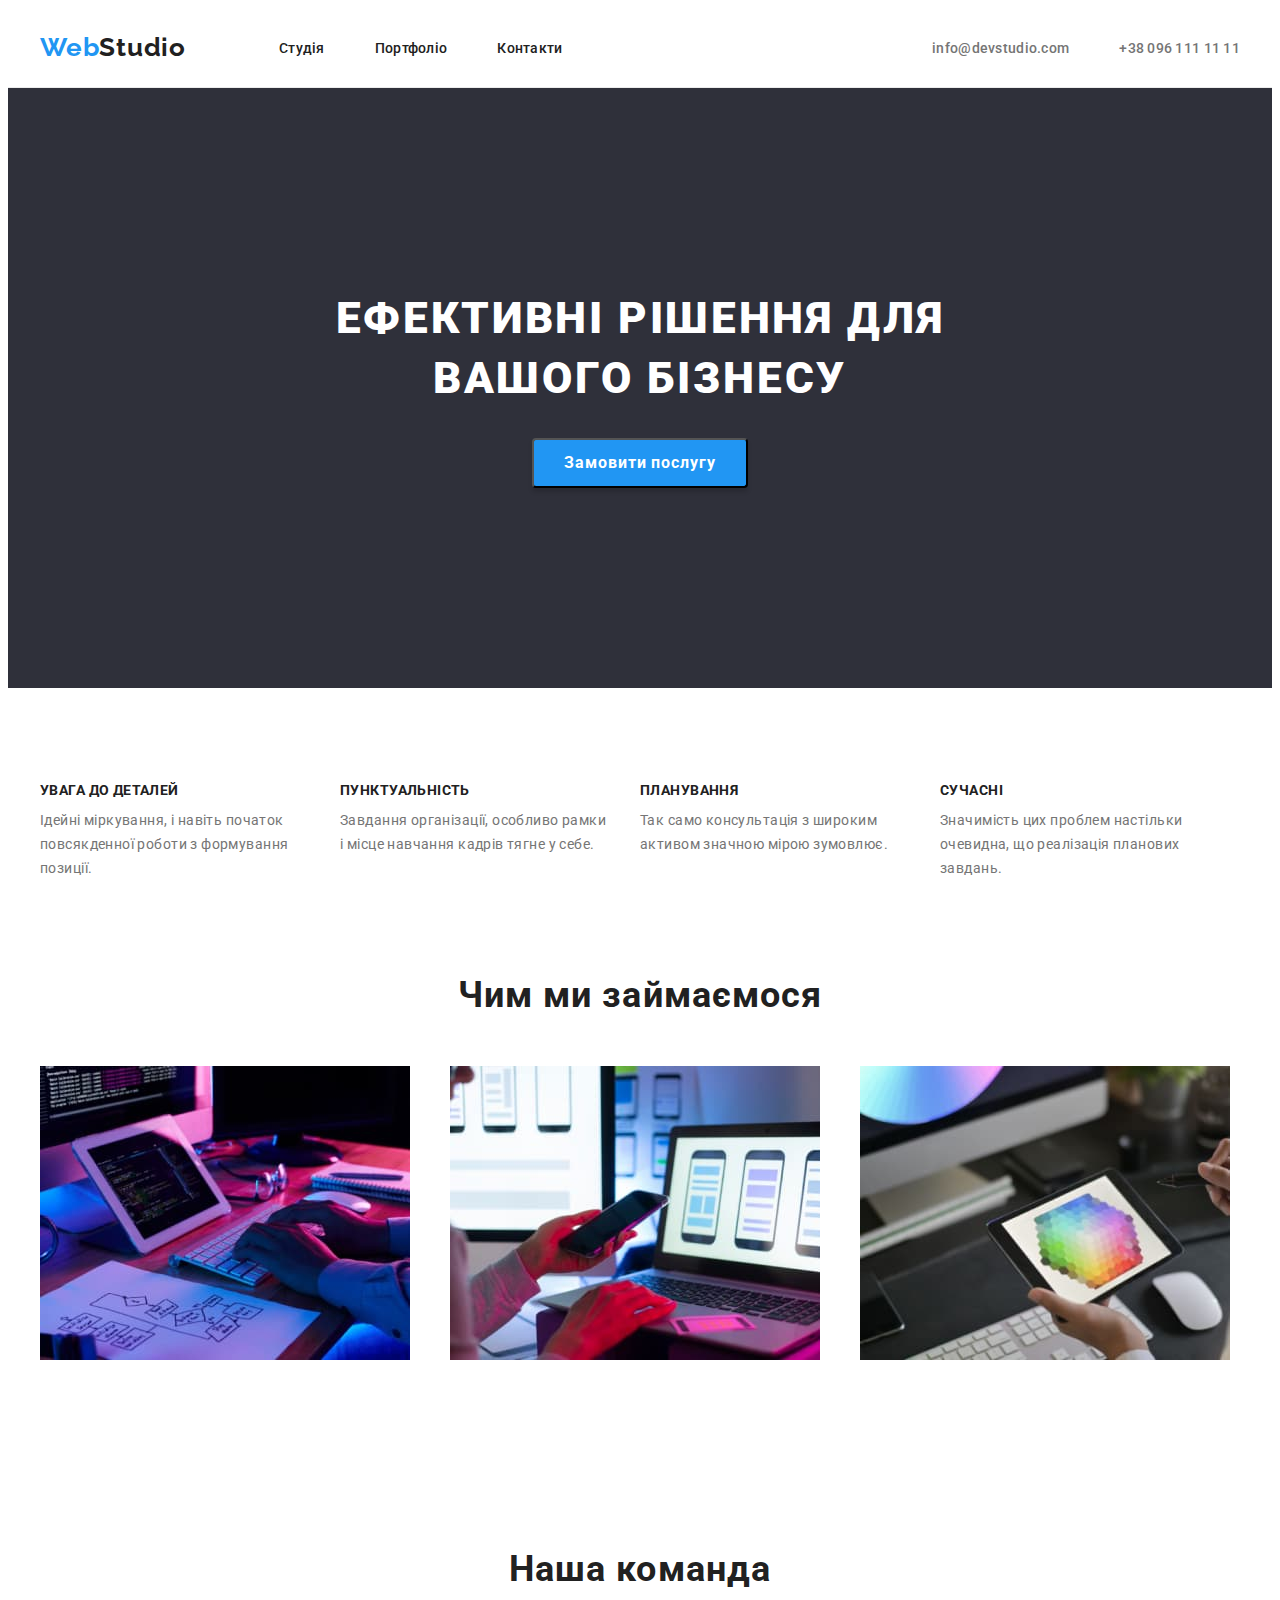
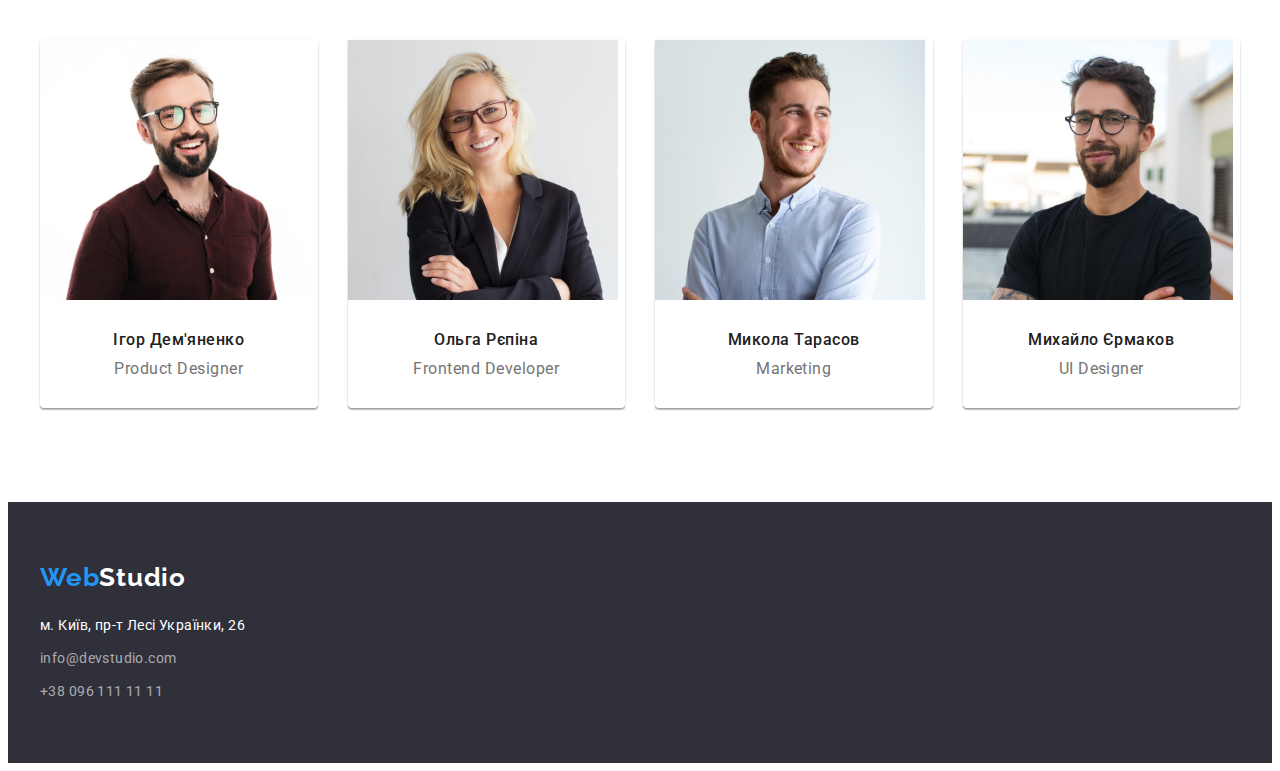
==== index.html @ 1525b80c "Initial commit" ====
<!DOCTYPE html>
<html lang="uk">
  <head>
    <meta charset="UTF-8" />
    <meta http-equiv="X-UA-Compatible" content="IE=edge" />
    <meta name="webstudio" content="web-development" />
    <title>WebStudio</title>
    <link rel="preconnect" href="https://fonts.googleapis.com" />
    <link rel="preconnect" href="https://fonts.gstatic.com" crossorigin />
    <link
      href="https://fonts.googleapis.com/css2?family=Raleway:wght@700&family=Roboto:wght@400;500;700;900&display=swap"
      rel="stylesheet"
    />
    <link
      rel="stylesheet"
      href="https://cdnjs.cloudflare.com/ajax/libs/modern-normalize/1.1.0/modern-normalize.min.css"
      integrity="sha512-wpPYUAdjBVSE4KJnH1VR1HeZfpl1ub8YT/NKx4PuQ5NmX2tKuGu6U/JRp5y+Y8XG2tV+wKQpNHVUX03MfMFn9Q=="
      crossorigin="anonymous"
      referrerpolicy="no-referrer"
    />
    <link rel="stylesheet" href="./css/styles.css" />
  </head>
  <body>
    <!-- верхня лінія -->
    <header class="header">
      <div class="header-container container">
        <a href="./" class="logotype-header link">
          Web<span class="logo-studio">Studio</span>
        </a>
        <nav class="header-nav">
          <ul class="nav-list header-nav-list list">
            <li class="nav-item">
              <a href="./index.html" class="nav-link link">Студія</a>
            </li>
            <li class="nav-item">
              <a href="./portfolio.html" class="nav-link link">Портфоліо</a>
            </li>
            <li class="nav-item">
              <a href="" class="nav-link link">Контакти</a>
            </li>
          </ul>
        </nav>
        <ul class="adress-header list">
          <li class="adress-item-header">
            <a
              href="mailto:info@devstudio.com"
              lang="en"
              class="header-mail link"
            >
              info@devstudio.com
            </a>
          </li>
          <li class="adress-item-header">
            <a href="tel:+380961111111" class="header-tel link"
              >+38 096 111 11 11
            </a>
          </li>
        </ul>
      </div>
    </header>
    <!-- особливісті -->
    <main>
      <!-- шапка -->
      <section class="section-title section">
        <div class="title-container container">
          <h1 class="title">ЕФЕКТИВНІ РІШЕННЯ ДЛЯ ВАШОГО БІЗНЕСУ</h1>
          <div>
            <button type="button" class="title-btn">Замовити послугу</button>
          </div>
        </div>
      </section>
      <section class="features section">
        <div class="container">
          <ul class="features-list list">
            <!-- feature 1 -->
            <li class="features-item">
              <h3 class="features-title">УВАГА ДО ДЕТАЛЕЙ</h3>
              <p class="features-text">
                Ідейні міркування, і навіть початок повсякденної роботи з
                формування позиції.
              </p>
            </li>
            <!-- feature 2 -->
            <li class="features-item">
              <h3 class="features-title">ПУНКТУАЛЬНІСТЬ</h3>
              <p class="features-text">
                Завдання організації, особливо рамки і місце навчання кадрів
                тягне у себе.
              </p>
            </li>
            <!-- feature 3    -->
            <li class="features-item">
              <h3 class="features-title">ПЛАНУВАННЯ</h3>
              <p class="features-text">
                Так само консультація з широким активом значною мірою зумовлює.
              </p>
            </li>
            <!-- feature 4 -->
            <li class="features-item">
              <h3 class="features-title">СУЧАСНІ</h3>
              <p class="features-text">
                Значимість цих проблем настільки очевидна, що реалізація
                планових завдань.
              </p>
            </li>
          </ul>
        </div>
      </section>
      <!-- Чим ми займаємося -->
      <section class="skills section">
        <div class="container">
          <h2 class="skills-title title-group">Чим ми займаємося</h2>
          <ul class="cards-set skills-list list">
            <li class="card-set-item skills-photo">
              <img
                class="box img"
                width="370"
                height="294"
                src="./images/box1.jpg"
                alt="працює програміст"
              />
            </li>
            <li class="card-set-item skills-photo">
              <img
                class="box img"
                width="370"
                height="294"
                src="./images/box2.jpg"
                alt="програміст розробляє додаткі для смартфонів"
              />
            </li>
            <li class="card-set-item skills-photo">
              <img
                class="box img"
                width="370"
                height="294"
                src="./images/box3.jpg"
                alt="креативний художник веб-дизайн в роботі"
              />
            </li>
          </ul>
        </div>
      </section>
      <!-- Наша команда -->
      <section class="team section section">
        <div class="container">
          <h2 class="team-title title-group">Наша команда</h2>
          <ul class="cards-set team-list list">
            <!-- team card 1 -->
            <li class="card-set-item team-photo">
              <img
                class="team-img img"
                width="270"
                height="260"
                src="./images/persone1.jpg"
                alt="працівник команди"
              />
              <div class="team-wraper">
                <h3 class="personal-name">Ігор Дем'яненко</h3>
                <p lang="en" class="position">Product Designer</p>
              </div>
            </li>
            <!-- team card 2 -->
            <li class="card-set-item team-photo">
              <img
                class="team-img img"
                width="270"
                height="260"
                src="./images/persone2.jpg"
                alt="працівник команди"
              />
              <div class="team-wraper">
                <h3 class="personal-name">Ольга Рєпіна</h3>
                <p lang="en" class="position">Frontend Developer</p>
              </div>
            </li>
            <!-- team card 3 -->
            <li class="card-set-item team-photo">
              <img
                class="team-img img"
                width="270"
                height="260"
                src="./images/persone3.jpg"
                alt="працівник команди"
              />
              <div class="team-wraper">
                <h3 class="personal-name">Микола Тарасов</h3>
                <p lang="en" class="position">Marketing</p>
              </div>
            </li>
            <!-- team card 4 -->
            <li class="card-set-item team-photo">
              <img
                class="team-img img"
                width="270"
                height="260"
                src="./images/persone4.jpg"
                alt="працівник команди"
              />
              <div class="team-wraper">
                <h3 class="personal-name">Михайло Єрмаков</h3>
                <p lang="en" class="position">UI Designer</p>
              </div>
            </li>
          </ul>
        </div>
      </section>
    </main>
    <!-- підвал -->
    <footer class="footer">
      <div class="footer-container container">
        <a href="./" class="logotype-footer link"
          >Web<span class="logo-studio-footer">Studio</span>
        </a>
        <!-- address -->
        <address class="address-footer">
          <ul class="adress-list list">
            <li class="adress-item">
              <a
                class="adress-map link"
                href="https://goo.gl/maps/VwWJLxUoPXXP8kAFA"
                target="_blank"
                title="maps-google"
                >м. Київ, пр-т Лесі Українки, 26
              </a>
            </li>
            <li class="adress-item">
              <a
                lang="en"
                class="footer-mail link"
                href="mailto:info@devstudio.com"
                >info@devstudio.com</a
              >
            </li>
            <li class="adress-item">
              <a class="footer-tel link" href="tel:+380961111111"
                >+38 096 111 11 11</a
              >
            </li>
          </ul>
        </address>
      </div>
    </footer>
  </body>
</html>
---- css/styles.css ----
body {
  font-family: "roboto", sans-serif;
  color: var(--body-color);
  background-color: var(--body-background);
  /* width: 1600px; */
}
:root {
  --brand-color: #2196f3;
  --body-background: #ffffff;
  --body-color: #212121;
  --hover-focus-color-link: #2196f3;
  --tel-mail-footer-color: rgba(255, 255, 255, 0.6);
  --tel-mail-header-color: #757575;
  --indent: 30px;
  --items: 4;
}
/* reset start */
h1,
h2,
h3,
h4,
h5,
h6,
p {
  margin: 0;
}
.link {
  text-decoration: none;
  color: currentColor;
}
.list {
  list-style: none;
  margin: 0;
  padding: 0;
}
.img {
  display: block;
  max-width: 100%;
  height: auto;
}
/* reset end */
.container {
  width: 1200px;
  padding-left: 15px;
  padding-right: 15px;
  margin-left: auto;
  margin-right: auto;
}
.section {
  padding: 94px 0%;
}
.title-group {
  margin-bottom: 50px;
}
.cards-set {
  display: flex;
  flex-wrap: wrap;
  gap: var(--indent);
}
.card-set-item {
  flex-basis: calc(
    (100% - var(--indent) * (var(--items) - 1)) / (var(--items))
  );
}
/* ===============header================= */
.header {
  border-bottom: 1px solid #ececec;
}
.header-container {
  display: flex;
  align-items: center;
  flex-basis: 1200px;
  padding-left: 15px;
  padding-right: 15px;
}

.logotype-header {
  font-family: "Raleway", sans-serif;
  font-weight: 700;
  font-size: 26px;
  line-height: calc(31 / 26);
  letter-spacing: 0.03em;
  color: var(--brand-color);
  margin-right: 93px;
}
.logo-studio {
  color: #212121;
}
.header-nav {
  margin-right: auto;
}
.header-nav-list {
  display: flex;
  align-items: center;
  gap: 50px;
}
.nav-list {
}
.nav-item {
}
.nav-link {
  font-weight: 500;
  font-size: 14px;
  line-height: calc(16 / 14);
  letter-spacing: 0.02em;
  color: #212121;
}
.nav-link:hover,
.nav-link:focus {
  color: var(--hover-focus-color-link);
}
.nav-link,
.header-mail,
.header-tel {
  display: block;
  padding-top: 31.5px;
  padding-bottom: 31.5px;
}
.adress-header {
  display: flex;
  align-items: center;
  gap: 50px;
}
.adress-item-header {
  font-weight: 500;
  font-size: 14px;
  line-height: calc(16 / 14);
  letter-spacing: 0.02em;
}
.header-tel,
.header-mail {
  color: var(--tel-mail-header-color);
}
.header-mail:hover,
.header-mail:focus,
.header-tel:hover,
.header-tel:focus {
  color: var(--hover-focus-color-link);
}
/* ==============main============== */
/*-------------- title------------ */
.section-title {
  background-color: #2f303a;
  padding-top: 200px;
  padding-bottom: 200px;
}

.title {
  margin: auto;
  font-weight: 900;
  font-size: 44px;
  line-height: calc(60 / 44);
  text-align: center;
  letter-spacing: 0.06em;
  text-transform: uppercase;
  color: #ffffff;
  width: 700px;
  margin-bottom: 30px;
}
.title-btn {
  font-family: inherit;
  font-weight: 700;
  font-size: 16px;
  line-height: calc(30 / 16);
  letter-spacing: 0.06em;
  cursor: pointer;
  color: #ffffff;
  background: #2196f3;
  box-shadow: 0px 4px 4px rgba(0, 0, 0, 0.15);
  border-radius: 4px;
  display: block;
  margin: auto;
  padding: 8px 30px;
  min-width: 216px;
  min-height: 50px;
}
.title-btn:hover,
.title-btn:focus {
  background: #188ce8;
  box-shadow: 0px 4px 4px rgba(0, 0, 0, 0.15);
  border-radius: 4px;
}
/* -------------------main-porfolio------------------ */
.visually-hidden {
  position: absolute;
  white-space: nowrap;
  width: 1px;
  height: 1px;
  overflow: hidden;
  border: 0;
  padding: 0;
  clip: rect(0 0 0 0);
  clip-path: inset(50%);
  margin: -1px;
}
.main-section {
}
.btn-list {
  text-align: center;
  margin-bottom: 50px;
}
.btn-item {
  display: inline;
}
.filter-all {
  padding: 6px 25px;
}
.filitr-btn {
  font-family: inherit;
  font-weight: 500;
  font-size: 16px;
  line-height: calc(26 / 16);
  text-align: center;
  letter-spacing: 0.03em;
  color: #212121;
  background: #f5f4fa;
  border-radius: 4px;
  cursor: pointer;
  border: #f5f4fa;
  padding: 6px 22px;
}
.filitr-btn:hover,
.filitr-btn:focus {
  color: #ffffff;
  background: #2196f3;
  box-shadow: 0px 3px 1px rgba(0, 0, 0, 0.1), 0px 1px 2px rgba(0, 0, 0, 0.08),
    0px 2px 2px rgba(0, 0, 0, 0.12);
  border-radius: 4px;
}
.projects-list {
}
.projects {
  --items: 3;
}
.description-items {
  padding: 20px 24px;
  border: 1px solid #eeeeee;
  border-top: none;
}
.title-projects {
  font-weight: 700;
  font-size: 18px;
  line-height: calc(36 / 18);
  letter-spacing: 0.06em;
  margin-bottom: 4px;
}
.projects-description {
  font-size: 16px;
  line-height: calc(30 / 16);
  letter-spacing: 0.03em;
  color: #757575;
}
/* --------------features--------------- */
.features {
  padding-bottom: 0;
}
.features-list {
  display: flex;
}
.features-item {
  margin-right: 30px;
}
.features-title {
  font-weight: 700;
  font-size: 14px;
  line-height: calc(16 / 14);
  letter-spacing: 0.03em;
  text-transform: uppercase;
  margin-bottom: 10px;
}
.features-text {
  font-size: 14px;
  line-height: calc(24 / 14);
  letter-spacing: 0.03em;
  color: #757575;
  width: 270px;
}
/* ---------------------------skills------------------ */
.skills {
}
.skills-title {
  font-weight: 700;
  font-size: 36px;
  line-height: 42px;
  text-align: center;
  letter-spacing: 0.03em;
}
.skills-list {
  display: flex;
}
.skills-photo {
  --items: 3;
}
.box {
}
/* ---------------------team------------------- */
.team {
}
.team-title {
  font-weight: 700;
  font-size: 36px;
  line-height: calc(42 / 36);
  text-align: center;
  letter-spacing: 0.03em;
}
.team-list {
}

.team-photo {
  box-shadow: 0px 1px 3px rgba(0, 0, 0, 0.12), 0px 1px 1px rgba(0, 0, 0, 0.14),
    0px 2px 1px rgba(0, 0, 0, 0.2);
  border-radius: 0px 0px 4px 4px;
}
.team-img {
}
.team-wraper {
  padding-top: 30px;
  padding-bottom: 30px;
}
.personal-name {
  font-weight: 500;
  font-size: 16px;
  line-height: calc(19 / 16);
  margin-bottom: 10px;
  text-align: center;
  letter-spacing: 0.03em;
}
.position {
  font-size: 16px;
  line-height: calc(19 / 16);
  text-align: center;
  letter-spacing: 0.03em;
  color: #757575;
}
/* =======================footer==================== */
.footer {
  background-color: #2f303a;
  padding-top: 60px;
  padding-bottom: 60px;
}
.footer-container {
}
.logotype-footer {
  font-family: "Raleway", sans-serif;
  font-weight: 700;
  font-size: 26px;
  line-height: calc(31 / 26);
  letter-spacing: 0.03em;
  color: var(--brand-color);
  width: 145px;
  display: block;
  margin-bottom: 20px;
}
.logo-studio-footer {
  color: #ffffff;
}
.address-footer {
}
.adress-item {
  font-style: normal;
  font-size: 14px;
  line-height: calc(24 / 14);
  letter-spacing: 0.03em;
}
.adress-item:not(:last-child) {
  margin-bottom: 9px;
}
.adress-map {
  color: #ffffff;
}
.adress-map:hover,
.adress-map:focus {
  color: var(--hover-focus-color-link);
}

.footer-mail,
.footer-tel {
  color: var(--tel-mail-footer-color);
}
.footer-mail:hover,
.footer-mail:focus,
.footer-tel:hover,
.footer-tel:focus {
  color: var(--hover-focus-color-link);
}
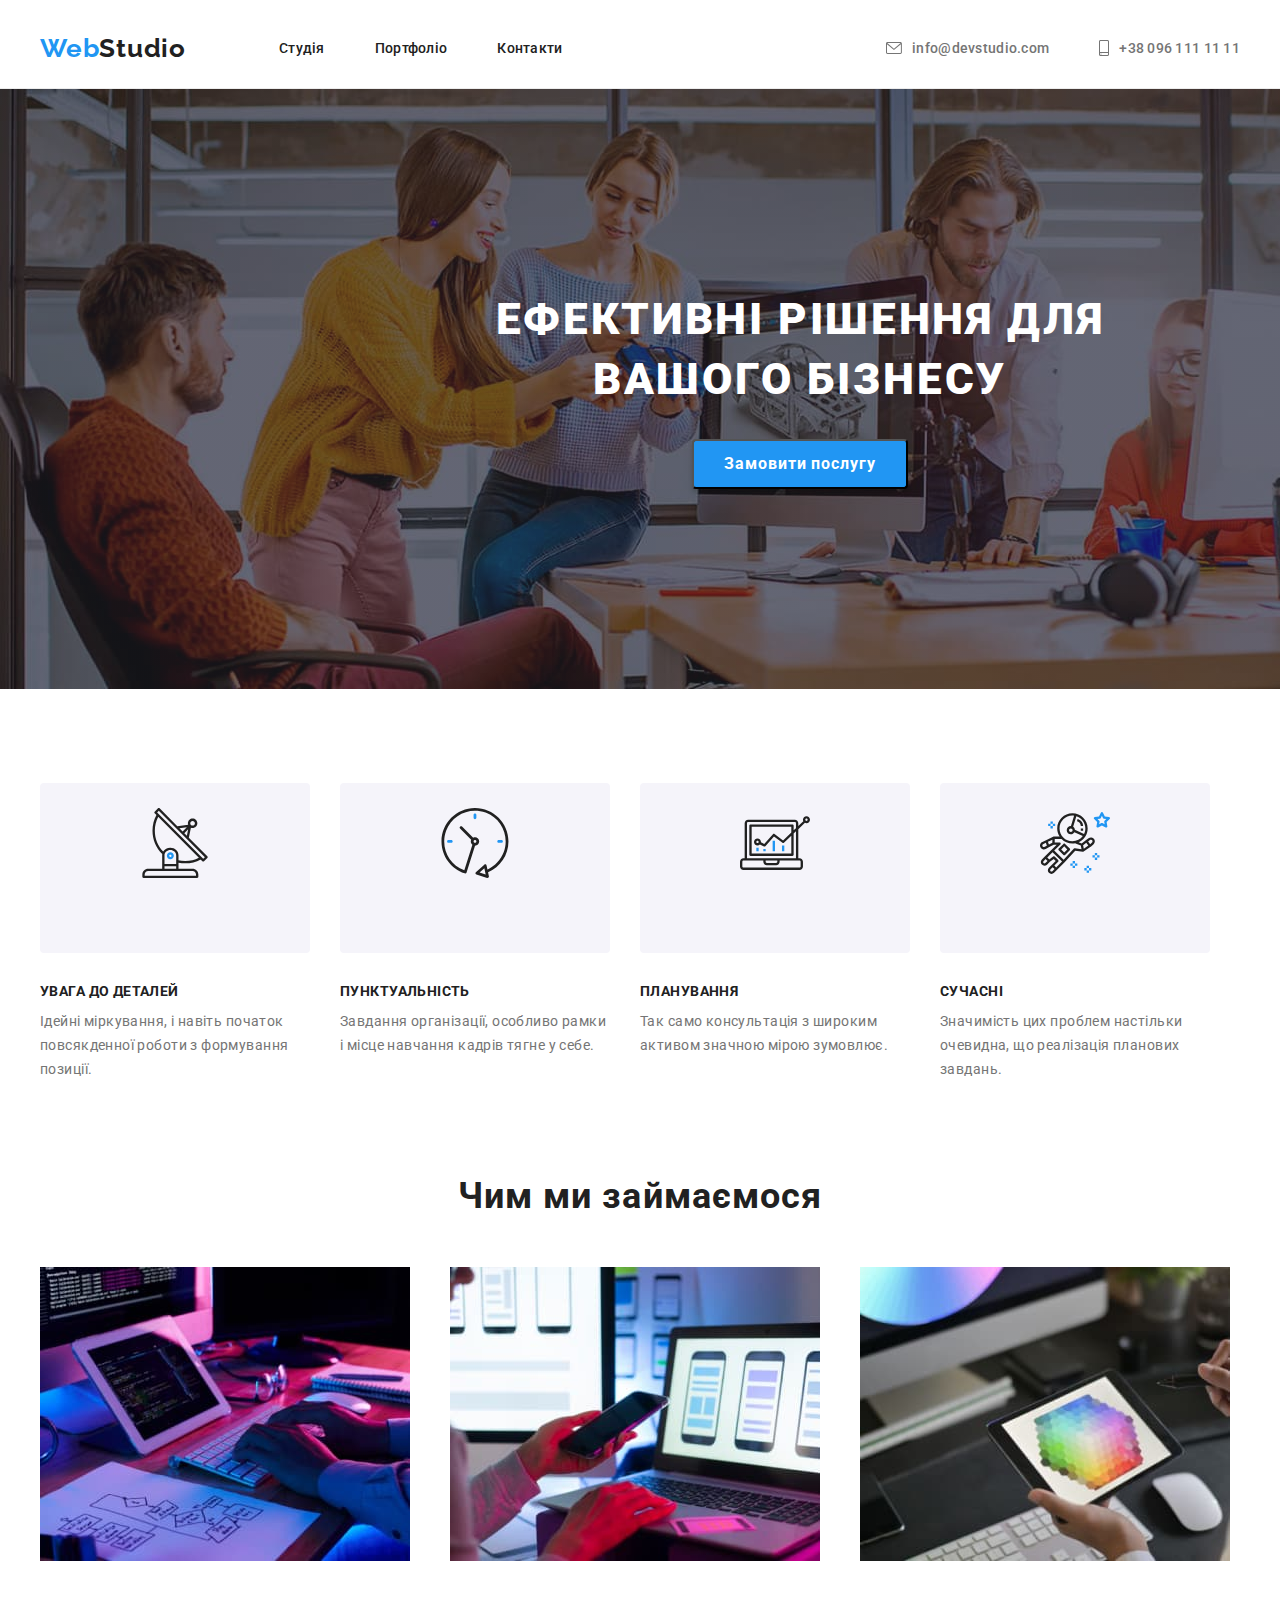
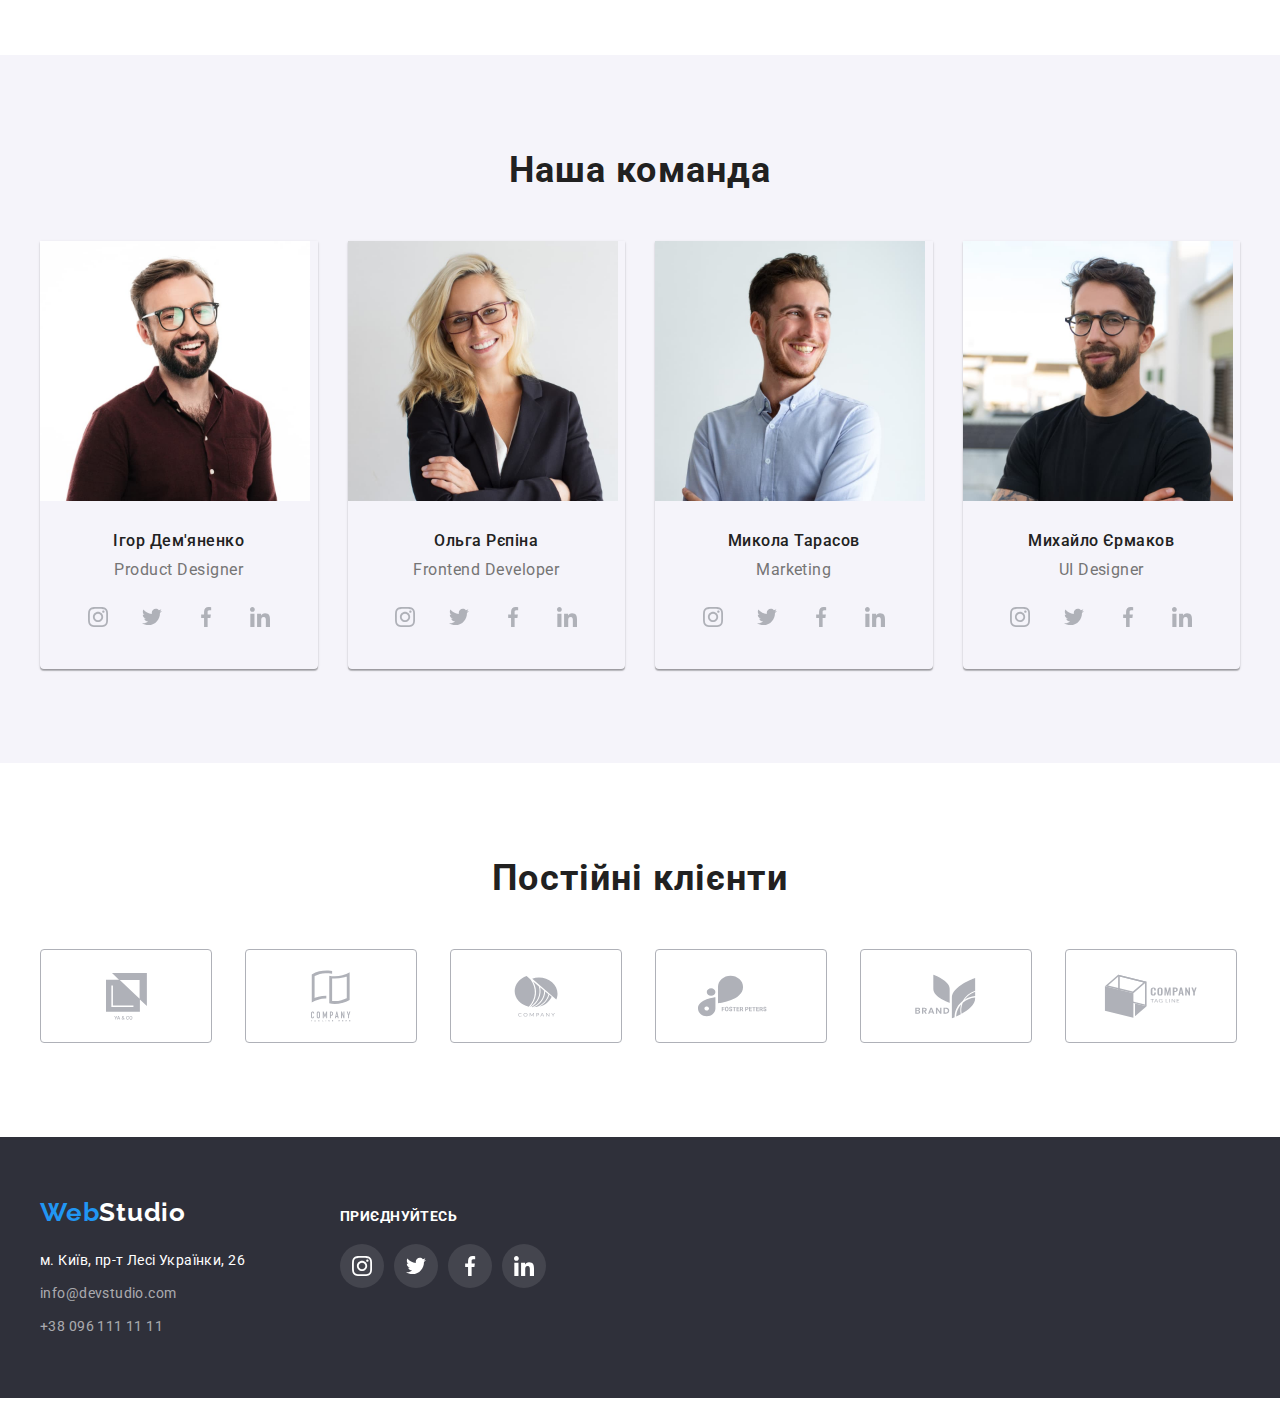
==== commit 7140c9ed: "добавлено іконки" ====
--- a/index.html
+++ b/index.html
@@ -47,12 +47,18 @@
               lang="en"
               class="header-mail link"
             >
+              <svg class="icon-mail">
+                <use xlink:href="./images/icons.svg#icon-envelope"></use>
+              </svg>
               info@devstudio.com
             </a>
           </li>
           <li class="adress-item-header">
             <a href="tel:+380961111111" class="header-tel link"
-              >+38 096 111 11 11
+              ><svg class="icon-tel">
+                <use xlink:href="./images/icons.svg#icon-smartphone"></use>
+              </svg>
+              +38 096 111 11 11
             </a>
           </li>
         </ul>
@@ -74,6 +80,11 @@
           <ul class="features-list list">
             <!-- feature 1 -->
             <li class="features-item">
+              <div class="features-icon">
+                <svg class="icon" width="70" height="70">
+                  <use xlink:href="./images/icons.svg#icon-antenna"></use>
+                </svg>
+              </div>
               <h3 class="features-title">УВАГА ДО ДЕТАЛЕЙ</h3>
               <p class="features-text">
                 Ідейні міркування, і навіть початок повсякденної роботи з
@@ -82,6 +93,11 @@
             </li>
             <!-- feature 2 -->
             <li class="features-item">
+              <div class="features-icon">
+                <svg class="icon" width="70" height="70" viewBox="0 0 32 32">
+                  <use xlink:href="./images/icons.svg#icon-clock"></use>
+                </svg>
+              </div>
               <h3 class="features-title">ПУНКТУАЛЬНІСТЬ</h3>
               <p class="features-text">
                 Завдання організації, особливо рамки і місце навчання кадрів
@@ -90,6 +106,11 @@
             </li>
             <!-- feature 3    -->
             <li class="features-item">
+              <div class="features-icon">
+                <svg class="icon" width="70" height="70" viewBox="0 0 32 32">
+                  <use xlink:href="./images/icons.svg#icon-diagram"></use>
+                </svg>
+              </div>
               <h3 class="features-title">ПЛАНУВАННЯ</h3>
               <p class="features-text">
                 Так само консультація з широким активом значною мірою зумовлює.
@@ -97,6 +118,11 @@
             </li>
             <!-- feature 4 -->
             <li class="features-item">
+              <div class="features-icon">
+                <svg class="icon" width="70" height="70" viewBox="0 0 32 32">
+                  <use xlink:href="./images/icons.svg#icon-astronaut"></use>
+                </svg>
+              </div>
               <h3 class="features-title">СУЧАСНІ</h3>
               <p class="features-text">
                 Значимість цих проблем настільки очевидна, що реалізація
@@ -158,6 +184,42 @@
               <div class="team-wraper">
                 <h3 class="personal-name">Ігор Дем'яненко</h3>
                 <p lang="en" class="position">Product Designer</p>
+                <ul class="social-items list">
+                  <li class="social-item">
+                    <a href="" class="social-link link">
+                      <svg class="icon" width="20" height="20">
+                        <use
+                          xlink:href="./images/icons.svg#icon-instagram"
+                        ></use>
+                      </svg>
+                    </a>
+                  </li>
+                  <li>
+                    <a href="" class="social-link link">
+                      <svg class="icon" width="20" height="20">
+                        <use xlink:href="./images/icons.svg#icon-twitter"></use>
+                      </svg>
+                    </a>
+                  </li>
+                  <li>
+                    <a href="" class="social-link link">
+                      <svg class="icon" width="20" height="20">
+                        <use
+                          xlink:href="./images/icons.svg#icon-facebook"
+                        ></use>
+                      </svg>
+                    </a>
+                  </li>
+                  <li>
+                    <a href="" class="social-link link">
+                      <svg class="icon" width="20" height="20">
+                        <use
+                          xlink:href="./images/icons.svg#icon-linkedin"
+                        ></use>
+                      </svg>
+                    </a>
+                  </li>
+                </ul>
               </div>
             </li>
             <!-- team card 2 -->
@@ -172,6 +234,42 @@
               <div class="team-wraper">
                 <h3 class="personal-name">Ольга Рєпіна</h3>
                 <p lang="en" class="position">Frontend Developer</p>
+                <ul class="social-items list">
+                  <li class="social-item">
+                    <a href="" class="social-link link">
+                      <svg class="icon" width="20" height="20">
+                        <use
+                          xlink:href="./images/icons.svg#icon-instagram"
+                        ></use>
+                      </svg>
+                    </a>
+                  </li>
+                  <li>
+                    <a href="" class="social-link link">
+                      <svg class="icon" width="20" height="20">
+                        <use xlink:href="./images/icons.svg#icon-twitter"></use>
+                      </svg>
+                    </a>
+                  </li>
+                  <li>
+                    <a href="" class="social-link link">
+                      <svg class="icon" width="20" height="20">
+                        <use
+                          xlink:href="./images/icons.svg#icon-facebook"
+                        ></use>
+                      </svg>
+                    </a>
+                  </li>
+                  <li>
+                    <a href="" class="social-link link">
+                      <svg class="icon" width="20" height="20">
+                        <use
+                          xlink:href="./images/icons.svg#icon-linkedin"
+                        ></use>
+                      </svg>
+                    </a>
+                  </li>
+                </ul>
               </div>
             </li>
             <!-- team card 3 -->
@@ -186,6 +284,42 @@
               <div class="team-wraper">
                 <h3 class="personal-name">Микола Тарасов</h3>
                 <p lang="en" class="position">Marketing</p>
+                <ul class="social-items list">
+                  <li class="social-item">
+                    <a href="" class="social-link link">
+                      <svg class="icon" width="20" height="20">
+                        <use
+                          xlink:href="./images/icons.svg#icon-instagram"
+                        ></use>
+                      </svg>
+                    </a>
+                  </li>
+                  <li>
+                    <a href="" class="social-link link">
+                      <svg class="icon" width="20" height="20">
+                        <use xlink:href="./images/icons.svg#icon-twitter"></use>
+                      </svg>
+                    </a>
+                  </li>
+                  <li>
+                    <a href="" class="social-link link">
+                      <svg class="icon" width="20" height="20">
+                        <use
+                          xlink:href="./images/icons.svg#icon-facebook"
+                        ></use>
+                      </svg>
+                    </a>
+                  </li>
+                  <li>
+                    <a href="" class="social-link link">
+                      <svg class="icon" width="20" height="20">
+                        <use
+                          xlink:href="./images/icons.svg#icon-linkedin"
+                        ></use>
+                      </svg>
+                    </a>
+                  </li>
+                </ul>
               </div>
             </li>
             <!-- team card 4 -->
@@ -200,7 +334,92 @@
               <div class="team-wraper">
                 <h3 class="personal-name">Михайло Єрмаков</h3>
                 <p lang="en" class="position">UI Designer</p>
-              </div>
+                <ul class="social-items list">
+                  <li class="social-item">
+                    <a href="" class="social-link link">
+                      <svg class="icon" width="20" height="20">
+                        <use
+                          xlink:href="./images/icons.svg#icon-instagram"
+                        ></use>
+                      </svg>
+                    </a>
+                  </li>
+                  <li>
+                    <a href="" class="social-link link">
+                      <svg class="icon" width="20" height="20">
+                        <use xlink:href="./images/icons.svg#icon-twitter"></use>
+                      </svg>
+                    </a>
+                  </li>
+                  <li>
+                    <a href="" class="social-link link">
+                      <svg class="icon" width="20" height="20">
+                        <use
+                          xlink:href="./images/icons.svg#icon-facebook"
+                        ></use>
+                      </svg>
+                    </a>
+                  </li>
+                  <li>
+                    <a href="" class="social-link link">
+                      <svg class="icon" width="20" height="20">
+                        <use
+                          xlink:href="./images/icons.svg#icon-linkedin"
+                        ></use>
+                      </svg>
+                    </a>
+                  </li>
+                </ul>
+              </div>
+            </li>
+          </ul>
+        </div>
+      </section>
+      <section class="clients section">
+        <div class="container">
+          <h2 class="title-clients">Постійні клієнти</h2>
+          <ul class="clients-list cards-set list">
+            <li class="card-set-item client">
+              <a href="" class="client-link">
+                <svg class="client-item-icon" width="41px" height="47px">
+                  <use xlink:href="./images/icons.svg#icon-group"></use>
+                </svg>
+              </a>
+            </li>
+            <li class="card-set-item client">
+              <a href="" class="client-link">
+                <svg class="client-item-icon" width="40px" height="52px">
+                  <use xlink:href="./images/icons.svg#icon-group2"></use>
+                </svg>
+              </a>
+            </li>
+            <li class="card-set-item client">
+              <a href="" class="client-link">
+                <svg class="client-item-icon" width="44px" height="42px">
+                  <use xlink:href="./images/icons.svg#icon-group3"></use>
+                </svg>
+              </a>
+            </li>
+            <li class="card-set-item client">
+              <a href="" class="client-link">
+                <svg class="client-item-icon" width="85px" height="42px">
+                  <use xlink:href="./images/icons.svg#icon-group4"></use>
+                </svg>
+              </a>
+            </li>
+            <li class="card-set-item client">
+              <a href="" class="client-link">
+                <svg class="client-item-icon" width="63px" height="45px">
+                  <use xlink:href="./images/icons.svg#icon-group5"></use>
+                </svg>
+              </a>
+            </li>
+            <li class="card-set-item client">
+              <a href="" class="client-link">
+                <svg class="client-item-icon" width="94px" height="44px">
+                  <use xlink:href="./images/icons.svg#icon-group6"></use>
+                </svg>
+              </a>
             </li>
           </ul>
         </div>
@@ -209,37 +428,74 @@
     <!-- підвал -->
     <footer class="footer">
       <div class="footer-container container">
-        <a href="./" class="logotype-footer link"
-          >Web<span class="logo-studio-footer">Studio</span>
-        </a>
-        <!-- address -->
-        <address class="address-footer">
-          <ul class="adress-list list">
-            <li class="adress-item">
-              <a
-                class="adress-map link"
-                href="https://goo.gl/maps/VwWJLxUoPXXP8kAFA"
-                target="_blank"
-                title="maps-google"
-                >м. Київ, пр-т Лесі Українки, 26
-              </a>
-            </li>
-            <li class="adress-item">
-              <a
-                lang="en"
-                class="footer-mail link"
-                href="mailto:info@devstudio.com"
-                >info@devstudio.com</a
-              >
-            </li>
-            <li class="adress-item">
-              <a class="footer-tel link" href="tel:+380961111111"
-                >+38 096 111 11 11</a
-              >
+        <div class="footer-contacts">
+          <a href="./" class="logotype-footer link"
+            >Web<span class="logo-studio-footer">Studio</span>
+          </a>
+          <!-- address -->
+          <address class="address-footer">
+            <ul class="adress-list list">
+              <li class="adress-item">
+                <a
+                  class="adress-map link"
+                  href="https://goo.gl/maps/VwWJLxUoPXXP8kAFA"
+                  target="_blank"
+                  title="maps-google"
+                  >м. Київ, пр-т Лесі Українки, 26
+                </a>
+              </li>
+              <li class="adress-item">
+                <a
+                  lang="en"
+                  class="footer-mail link"
+                  href="mailto:info@devstudio.com"
+                  >info@devstudio.com</a
+                >
+              </li>
+              <li class="adress-item">
+                <a class="footer-tel link" href="tel:+380961111111"
+                  >+38 096 111 11 11</a
+                >
+              </li>
+            </ul>
+          </address>
+        </div>
+        <!-- Social -->
+        <div class="social-container">
+          <h2 class="title-social">приєднуйтесь</h2>
+          <ul class="social-lists list">
+            <li class="social-list">
+              <a href="" class="link-icon-footer">
+                <svg class="social-icon-footer">
+                  <use xlink:href="./images/icons.svg#icon-instagram"></use>
+                </svg>
+              </a>
+            </li>
+            <li class="social-list">
+              <a href="" class="link-icon-footer">
+                <svg class="social-icon-footer">
+                  <use xlink:href="./images/icons.svg#icon-twitter"></use>
+                </svg>
+              </a>
+            </li>
+            <li class="social-list">
+              <a href="" class="link-icon-footer">
+                <svg class="social-icon-footer">
+                  <use xlink:href="./images/icons.svg#icon-facebook"></use>
+                </svg>
+              </a>
+            </li>
+            <li class="social-list">
+              <a href="" class="link-icon-footer">
+                <svg class="social-icon-footer">
+                  <use xlink:href="./images/icons.svg#icon-linkedin"></use>
+                </svg>
+              </a>
             </li>
           </ul>
-        </address>
+        </div>
       </div>
+      <!-- Social -->
     </footer>
   </body>
 </html>
--- a/css/styles.css
+++ b/css/styles.css
@@ -2,7 +2,8 @@
   font-family: "roboto", sans-serif;
   color: var(--body-color);
   background-color: var(--body-background);
-  /* width: 1600px; */
+  margin-right: auto;
+  margin-left: auto;
 }
 :root {
   --brand-color: #2196f3;
@@ -13,6 +14,7 @@
   --tel-mail-header-color: #757575;
   --indent: 30px;
   --items: 4;
+  --color-icons: #757575;
 }
 /* reset start */
 h1,
@@ -69,9 +71,6 @@
 .header-container {
   display: flex;
   align-items: center;
-  flex-basis: 1200px;
-  padding-left: 15px;
-  padding-right: 15px;
 }
 
 .logotype-header {
@@ -94,10 +93,7 @@
   align-items: center;
   gap: 50px;
 }
-.nav-list {
-}
-.nav-item {
-}
+
 .nav-link {
   font-weight: 500;
   font-size: 14px;
@@ -108,13 +104,15 @@
 .nav-link:hover,
 .nav-link:focus {
   color: var(--hover-focus-color-link);
+  outline: none;
 }
 .nav-link,
 .header-mail,
 .header-tel {
-  display: block;
-  padding-top: 31.5px;
-  padding-bottom: 31.5px;
+  display: flex;
+  padding-top: 32px;
+  padding-bottom: 32px;
+  align-items: center;
 }
 .adress-header {
   display: flex;
@@ -127,22 +125,49 @@
   line-height: calc(16 / 14);
   letter-spacing: 0.02em;
 }
+.icon-mail {
+  height: 12px;
+  width: 16px;
+  margin-right: 10px;
+}
+.icon-tel {
+  width: 10px;
+  height: 16px;
+  margin-right: 10px;
+}
+
 .header-tel,
 .header-mail {
+  fill: var(--color-icons);
   color: var(--tel-mail-header-color);
 }
+
 .header-mail:hover,
 .header-mail:focus,
 .header-tel:hover,
 .header-tel:focus {
   color: var(--hover-focus-color-link);
+  fill: var(--hover-focus-color-link);
+  outline: none;
 }
 /* ==============main============== */
 /*-------------- title------------ */
 .section-title {
+  width: 1600px;
+  margin-left: auto;
+  margin-right: auto;
   background-color: #2f303a;
   padding-top: 200px;
   padding-bottom: 200px;
+  background-image: linear-gradient(
+      to right,
+      rgba(47, 48, 58, 0.4),
+      rgba(47, 48, 58, 0.4)
+    ),
+    url(../images//overlay.jpg);
+  background-repeat: no-repeat;
+  background-position: center;
+  background-size: cover;
 }
 
 .title {
@@ -193,8 +218,7 @@
   clip-path: inset(50%);
   margin: -1px;
 }
-.main-section {
-}
+
 .btn-list {
   text-align: center;
   margin-bottom: 50px;
@@ -227,10 +251,14 @@
     0px 2px 2px rgba(0, 0, 0, 0.12);
   border-radius: 4px;
 }
-.projects-list {
-}
+
 .projects {
   --items: 3;
+}
+.projects:hover,
+.projects:focus {
+  box-shadow: 0px 1px 1px rgba(0, 0, 0, 0.12), 0px 4px 4px rgba(0, 0, 0, 0.06),
+    1px 4px 6px rgba(0, 0, 0, 0.16);
 }
 .description-items {
   padding: 20px 24px;
@@ -257,9 +285,10 @@
 .features-list {
   display: flex;
 }
-.features-item {
+.features-item:not(:last-child) {
   margin-right: 30px;
 }
+
 .features-title {
   font-weight: 700;
   font-size: 14px;
@@ -275,9 +304,17 @@
   color: #757575;
   width: 270px;
 }
+.features-icon {
+  height: 120px;
+  margin-bottom: 30px;
+  text-align: center;
+  background-color: #f5f4fa;
+  border-radius: 4px;
+  padding-top: 25px;
+  padding-bottom: 25px;
+}
 /* ---------------------------skills------------------ */
-.skills {
-}
+
 .skills-title {
   font-weight: 700;
   font-size: 36px;
@@ -291,10 +328,10 @@
 .skills-photo {
   --items: 3;
 }
-.box {
-}
+
 /* ---------------------team------------------- */
 .team {
+  background: #f5f4fa;
 }
 .team-title {
   font-weight: 700;
@@ -302,8 +339,6 @@
   line-height: calc(42 / 36);
   text-align: center;
   letter-spacing: 0.03em;
-}
-.team-list {
 }
 
 .team-photo {
@@ -311,8 +346,7 @@
     0px 2px 1px rgba(0, 0, 0, 0.2);
   border-radius: 0px 0px 4px 4px;
 }
-.team-img {
-}
+
 .team-wraper {
   padding-top: 30px;
   padding-bottom: 30px;
@@ -331,7 +365,69 @@
   text-align: center;
   letter-spacing: 0.03em;
   color: #757575;
-}
+  margin-bottom: 16px;
+}
+.social-items {
+  display: flex;
+  justify-content: center;
+}
+.social-items:not(:first-child) {
+  gap: 10px;
+}
+.social-link {
+  display: flex;
+  align-items: center;
+  justify-content: center;
+  width: 44px;
+  height: 44px;
+  border-radius: 50%;
+}
+.icon {
+  fill: #afb1b8;
+}
+.social-link:hover,
+.social-link:focus {
+  background-color: var(--hover-focus-color-link);
+  outline: none;
+}
+.social-link:hover svg,
+.social-link:focus svg {
+  fill: var(--body-background);
+}
+/* ========================Clients================ */
+.title-clients {
+  font-weight: 700;
+  font-size: 36px;
+  line-height: calc(42 / 36);
+  text-align: center;
+  letter-spacing: 0.03em;
+  margin-bottom: 50px;
+}
+.clients-list {
+  --items: 6;
+}
+.client-link {
+  display: flex;
+  width: 170px;
+  height: 92px;
+  border: 1px solid #afb1b8;
+  border-radius: 4px;
+  align-items: center;
+  justify-content: center;
+  fill: #afb1b8;
+}
+.client-item-icon {
+  display: block;
+}
+
+.client-link:hover,
+.client-link:focus {
+  fill: var(--hover-focus-color-link);
+  border-color: var(--hover-focus-color-link);
+  outline: none;
+}
+
+/* ========================Clients================ */
 /* =======================footer==================== */
 .footer {
   background-color: #2f303a;
@@ -339,6 +435,11 @@
   padding-bottom: 60px;
 }
 .footer-container {
+  display: flex;
+  align-items: baseline;
+}
+.footer-container:not(last-child) {
+  gap: 95px;
 }
 .logotype-footer {
   font-family: "Raleway", sans-serif;
@@ -347,20 +448,18 @@
   line-height: calc(31 / 26);
   letter-spacing: 0.03em;
   color: var(--brand-color);
-  width: 145px;
   display: block;
   margin-bottom: 20px;
 }
 .logo-studio-footer {
   color: #ffffff;
-}
-.address-footer {
 }
 .adress-item {
   font-style: normal;
   font-size: 14px;
   line-height: calc(24 / 14);
   letter-spacing: 0.03em;
+  display: block;
 }
 .adress-item:not(:last-child) {
   margin-bottom: 9px;
@@ -371,15 +470,59 @@
 .adress-map:hover,
 .adress-map:focus {
   color: var(--hover-focus-color-link);
+  outline: none;
 }
 
 .footer-mail,
 .footer-tel {
   color: var(--tel-mail-footer-color);
+  outline: none;
 }
 .footer-mail:hover,
 .footer-mail:focus,
 .footer-tel:hover,
 .footer-tel:focus {
   color: var(--hover-focus-color-link);
-}
+  outline: none;
+}
+.title-social {
+  font-weight: 700;
+  font-size: 14px;
+  line-height: calc(16 / 14);
+  letter-spacing: 0.03em;
+  text-transform: uppercase;
+  color: #ffffff;
+  margin-bottom: 20px;
+}
+.social-lists {
+  display: flex;
+}
+.social-list {
+  width: 44px;
+  height: 44px;
+}
+.link-icon-footer {
+  display: flex;
+  align-items: center;
+  justify-content: center;
+  width: 44px;
+  height: 44px;
+  border-radius: 50%;
+  background: rgba(255, 255, 255, 0.1);
+}
+.social-icon-footer {
+  height: 20px;
+  width: 20px;
+  fill: #ffffff;
+}
+.link-icon-footer:hover,
+.link-icon-footer:focus {
+  background-color: var(--hover-focus-color-link);
+  outline: none;
+}
+.social-lists {
+  display: flex;
+}
+.social-lists:not(:first-child) {
+  gap: 10px;
+}
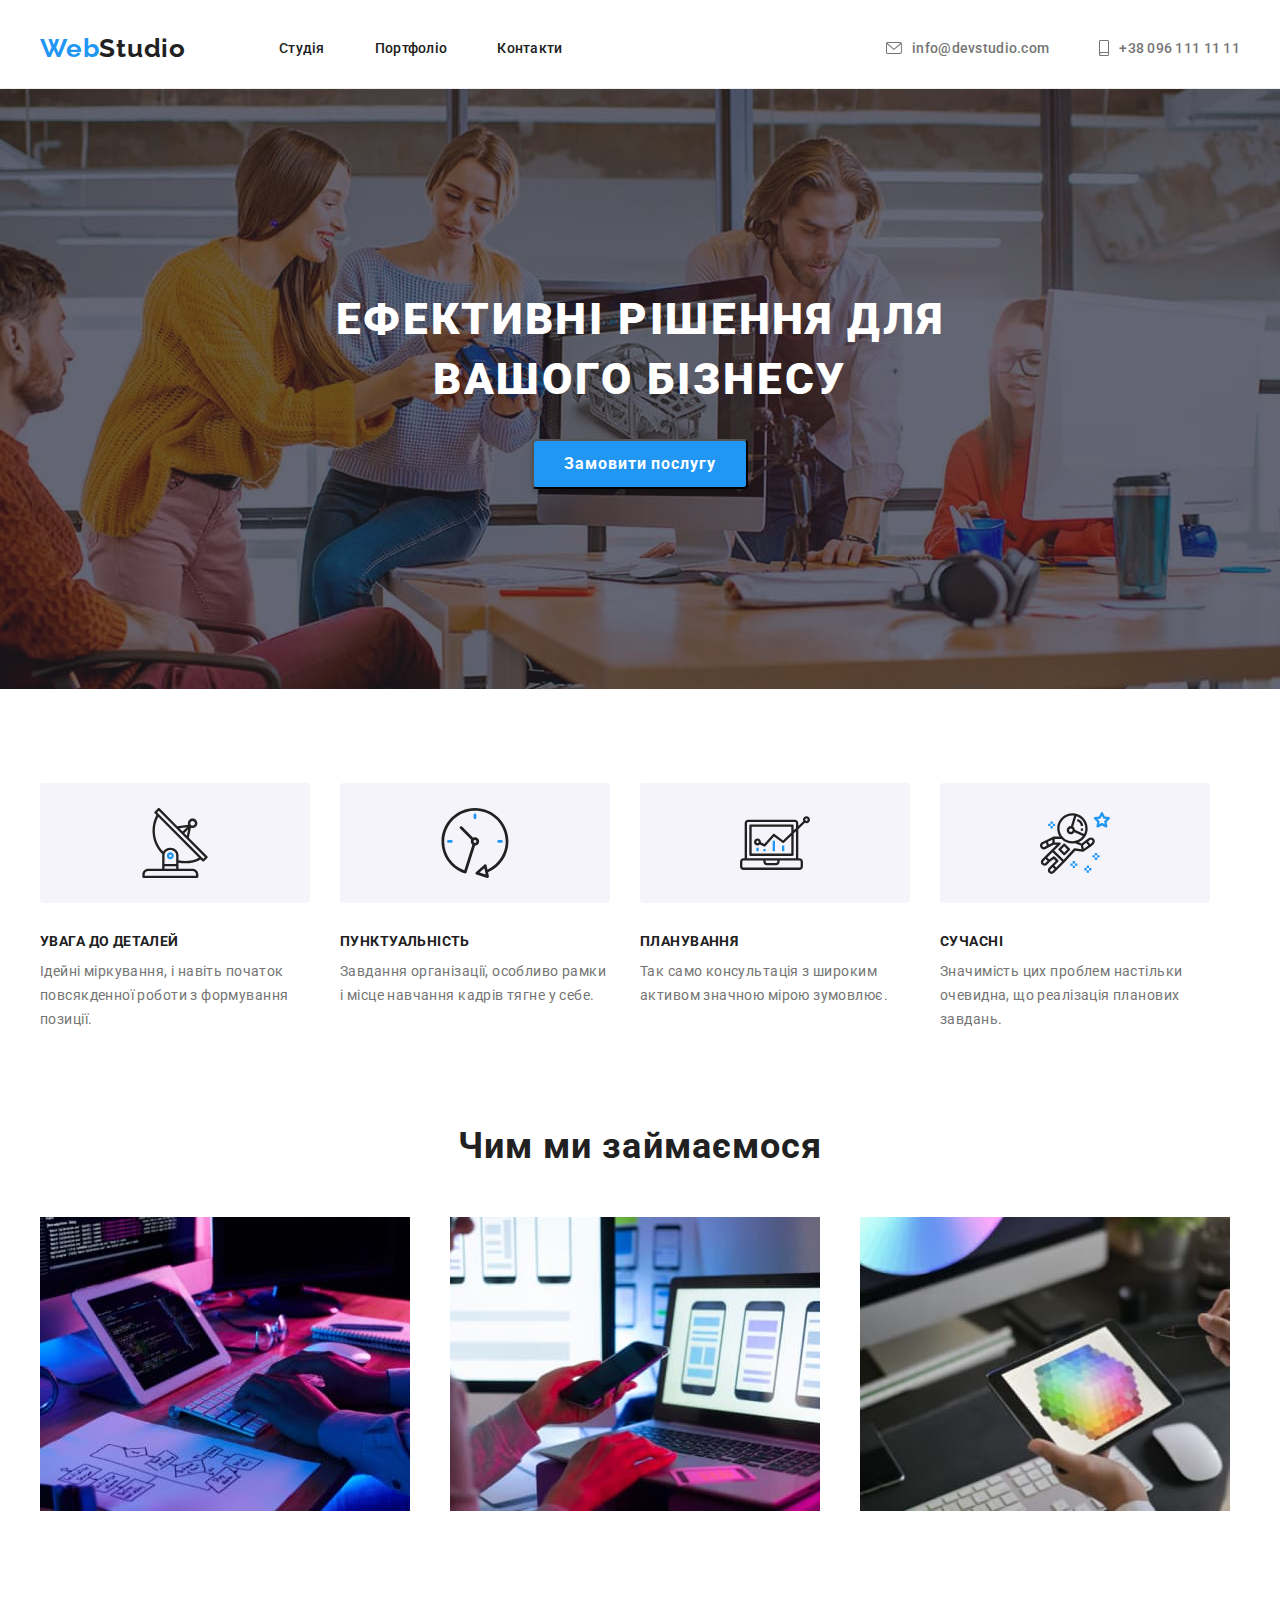
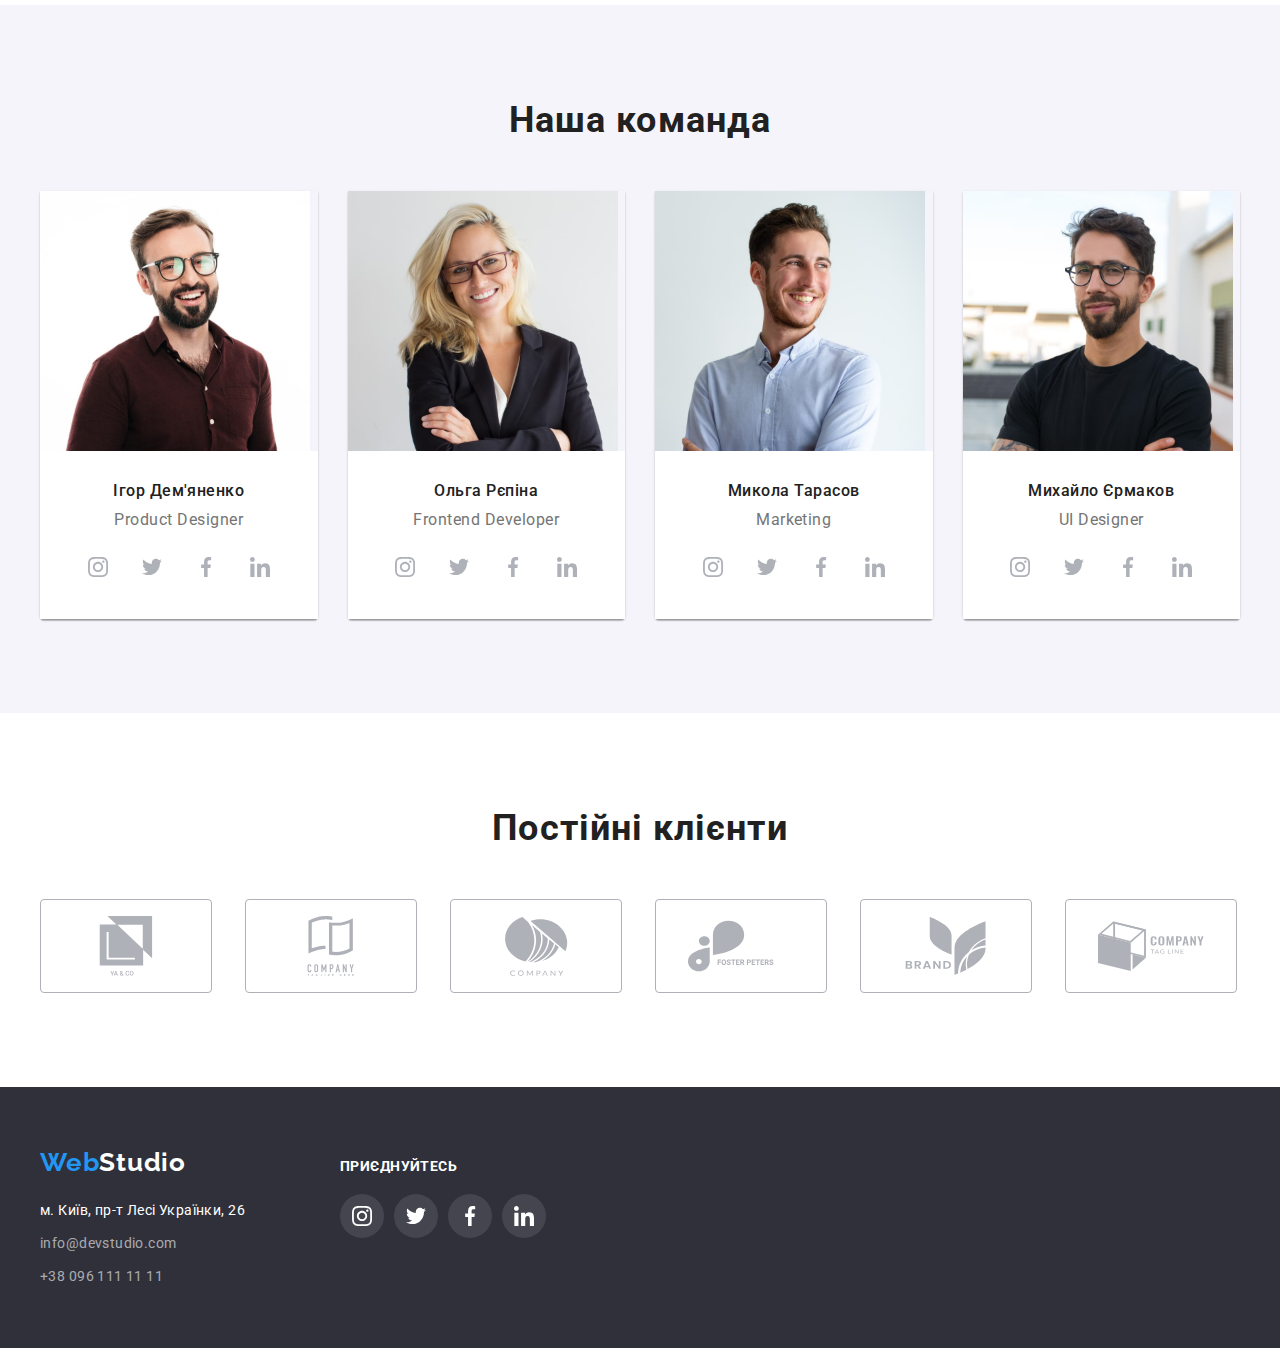
==== commit 7dc5d272: "виправлені помилки index.html" ====
--- a/index.html
+++ b/index.html
@@ -168,7 +168,7 @@
         </div>
       </section>
       <!-- Наша команда -->
-      <section class="team section section">
+      <section class="team-section section">
         <div class="container">
           <h2 class="team-title title-group">Наша команда</h2>
           <ul class="cards-set team-list list">
@@ -381,42 +381,42 @@
           <ul class="clients-list cards-set list">
             <li class="card-set-item client">
               <a href="" class="client-link">
-                <svg class="client-item-icon" width="41px" height="47px">
+                <svg class="client-item-icon" width="106px" height="60px">
                   <use xlink:href="./images/icons.svg#icon-group"></use>
                 </svg>
               </a>
             </li>
             <li class="card-set-item client">
               <a href="" class="client-link">
-                <svg class="client-item-icon" width="40px" height="52px">
+                <svg class="client-item-icon" width="106px" height="60px">
                   <use xlink:href="./images/icons.svg#icon-group2"></use>
                 </svg>
               </a>
             </li>
             <li class="card-set-item client">
               <a href="" class="client-link">
-                <svg class="client-item-icon" width="44px" height="42px">
+                <svg class="client-item-icon" width="106px" height="60px">
                   <use xlink:href="./images/icons.svg#icon-group3"></use>
                 </svg>
               </a>
             </li>
             <li class="card-set-item client">
               <a href="" class="client-link">
-                <svg class="client-item-icon" width="85px" height="42px">
+                <svg class="client-item-icon" width="106px" height="60px">
                   <use xlink:href="./images/icons.svg#icon-group4"></use>
                 </svg>
               </a>
             </li>
             <li class="card-set-item client">
               <a href="" class="client-link">
-                <svg class="client-item-icon" width="63px" height="45px">
+                <svg class="client-item-icon" width="106px" height="60px">
                   <use xlink:href="./images/icons.svg#icon-group5"></use>
                 </svg>
               </a>
             </li>
             <li class="card-set-item client">
               <a href="" class="client-link">
-                <svg class="client-item-icon" width="94px" height="44px">
+                <svg class="client-item-icon" width="106px" height="60px">
                   <use xlink:href="./images/icons.svg#icon-group6"></use>
                 </svg>
               </a>
--- a/css/styles.css
+++ b/css/styles.css
@@ -153,7 +153,7 @@
 /* ==============main============== */
 /*-------------- title------------ */
 .section-title {
-  width: 1600px;
+  max-width: 1600px;
   margin-left: auto;
   margin-right: auto;
   background-color: #2f303a;
@@ -250,6 +250,7 @@
   box-shadow: 0px 3px 1px rgba(0, 0, 0, 0.1), 0px 1px 2px rgba(0, 0, 0, 0.08),
     0px 2px 2px rgba(0, 0, 0, 0.12);
   border-radius: 4px;
+  outline: none;
 }
 
 .projects {
@@ -307,11 +308,11 @@
 .features-icon {
   height: 120px;
   margin-bottom: 30px;
-  text-align: center;
   background-color: #f5f4fa;
   border-radius: 4px;
-  padding-top: 25px;
-  padding-bottom: 25px;
+  display: flex;
+  justify-content: center;
+  align-items: center;
 }
 /* ---------------------------skills------------------ */
 
@@ -330,9 +331,10 @@
 }
 
 /* ---------------------team------------------- */
-.team {
+.team-section {
   background: #f5f4fa;
 }
+
 .team-title {
   font-weight: 700;
   font-size: 36px;
@@ -348,6 +350,7 @@
 }
 
 .team-wraper {
+  background-color: var(--body-background);
   padding-top: 30px;
   padding-bottom: 30px;
 }
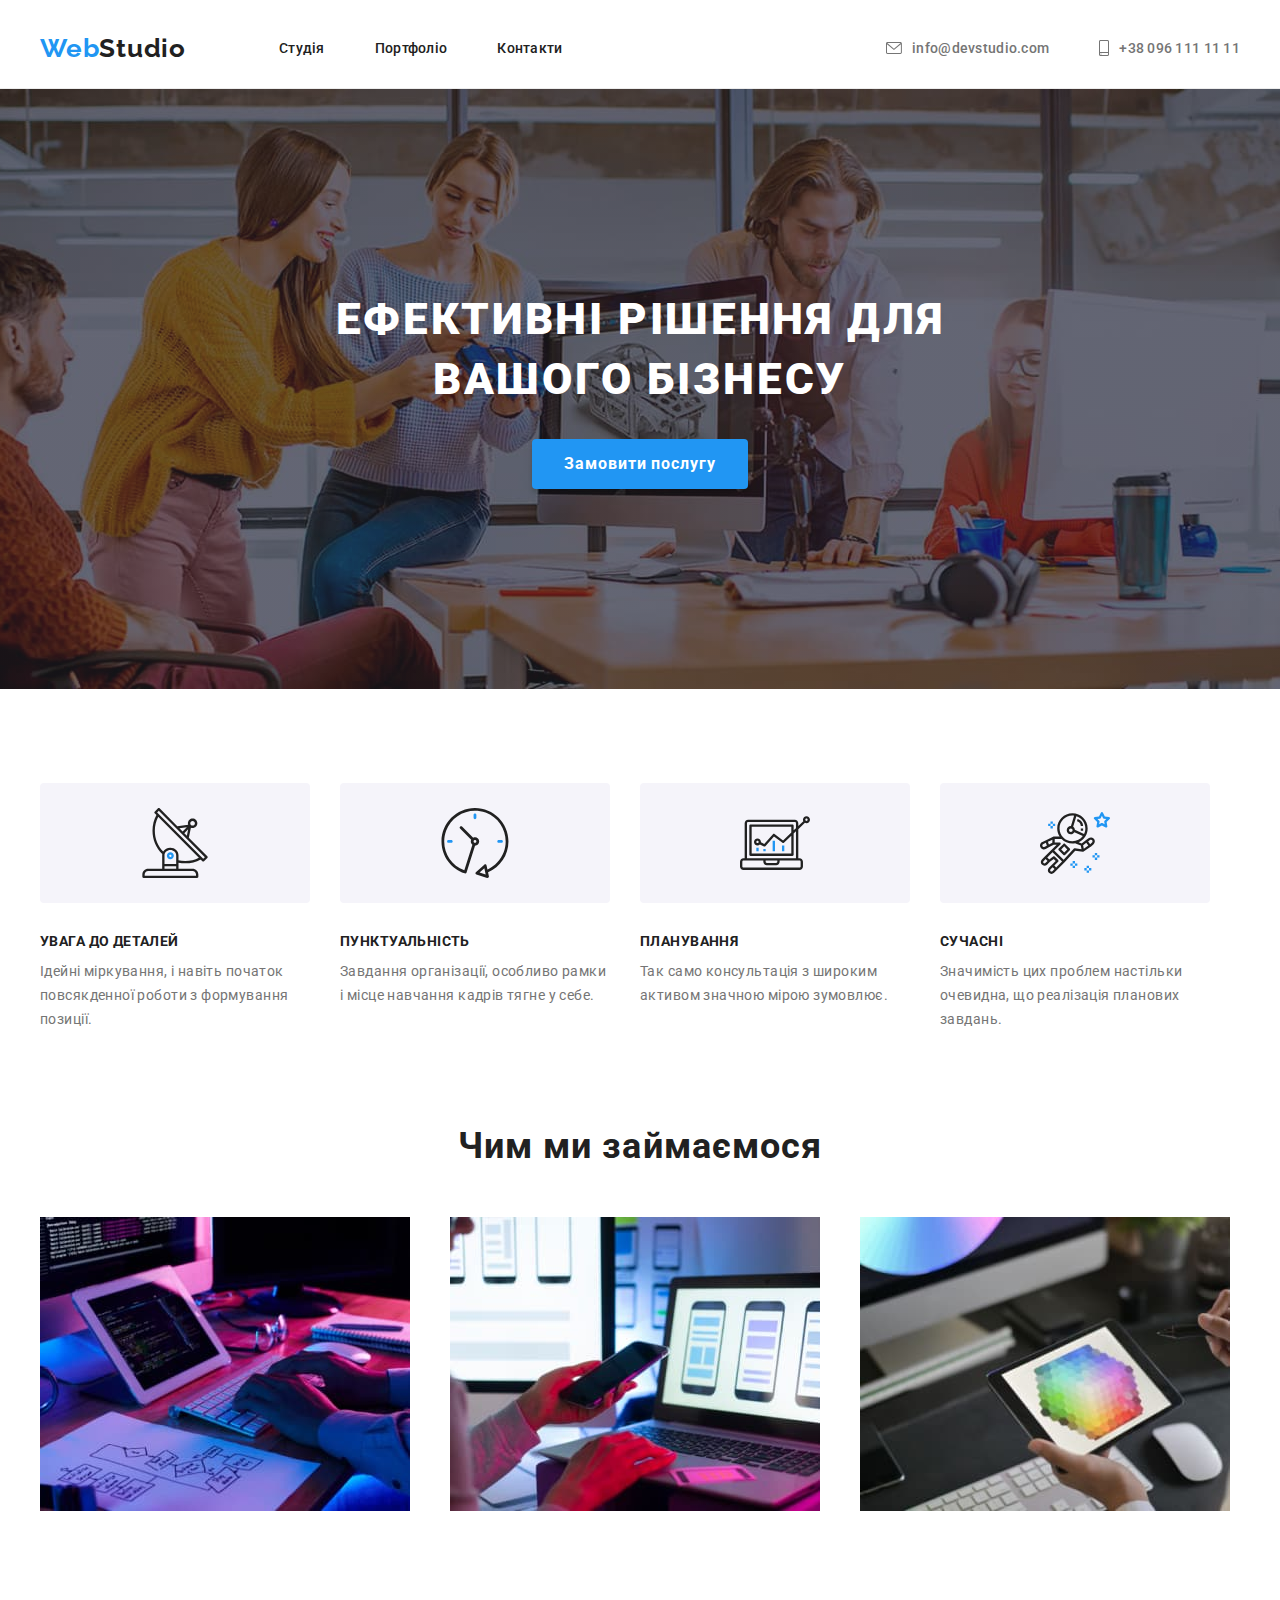
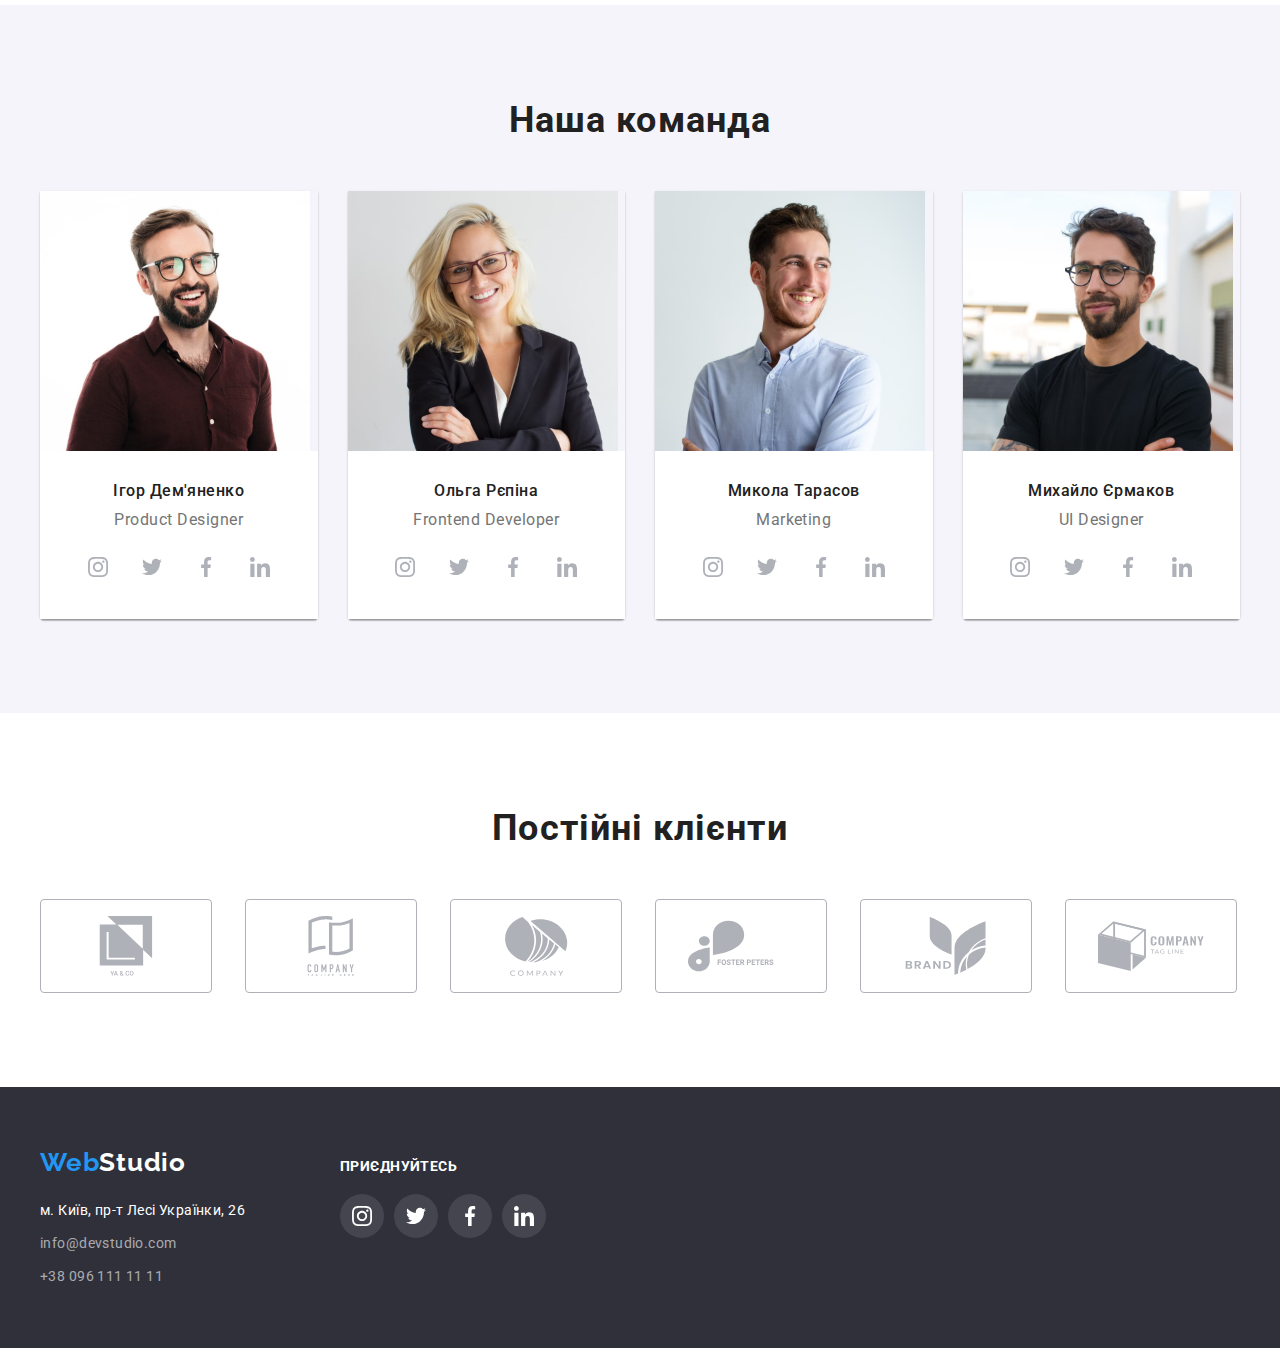
==== commit f1807a5f: "добавлені атрибути до посилання" ====
--- a/index.html
+++ b/index.html
@@ -186,7 +186,12 @@
                 <p lang="en" class="position">Product Designer</p>
                 <ul class="social-items list">
                   <li class="social-item">
-                    <a href="" class="social-link link">
+                    <a
+                      href=""
+                      class="social-link link"
+                      target="_blank"
+                      rel="noreferrer noopener"
+                    >
                       <svg class="icon" width="20" height="20">
                         <use
                           xlink:href="./images/icons.svg#icon-instagram"
@@ -195,14 +200,24 @@
                     </a>
                   </li>
                   <li>
-                    <a href="" class="social-link link">
+                    <a
+                      href=""
+                      class="social-link link"
+                      target="_blank"
+                      rel="noreferrer noopener"
+                    >
                       <svg class="icon" width="20" height="20">
                         <use xlink:href="./images/icons.svg#icon-twitter"></use>
                       </svg>
                     </a>
                   </li>
                   <li>
-                    <a href="" class="social-link link">
+                    <a
+                      href=""
+                      class="social-link link"
+                      target="_blank"
+                      rel="noreferrer noopener"
+                    >
                       <svg class="icon" width="20" height="20">
                         <use
                           xlink:href="./images/icons.svg#icon-facebook"
@@ -211,7 +226,12 @@
                     </a>
                   </li>
                   <li>
-                    <a href="" class="social-link link">
+                    <a
+                      href=""
+                      class="social-link link"
+                      target="_blank"
+                      rel="noreferrer noopener"
+                    >
                       <svg class="icon" width="20" height="20">
                         <use
                           xlink:href="./images/icons.svg#icon-linkedin"
@@ -236,7 +256,12 @@
                 <p lang="en" class="position">Frontend Developer</p>
                 <ul class="social-items list">
                   <li class="social-item">
-                    <a href="" class="social-link link">
+                    <a
+                      href=""
+                      class="social-link link"
+                      target="_blank"
+                      rel="noreferrer noopener"
+                    >
                       <svg class="icon" width="20" height="20">
                         <use
                           xlink:href="./images/icons.svg#icon-instagram"
@@ -245,14 +270,24 @@
                     </a>
                   </li>
                   <li>
-                    <a href="" class="social-link link">
+                    <a
+                      href=""
+                      class="social-link link"
+                      target="_blank"
+                      rel="noreferrer noopener"
+                    >
                       <svg class="icon" width="20" height="20">
                         <use xlink:href="./images/icons.svg#icon-twitter"></use>
                       </svg>
                     </a>
                   </li>
                   <li>
-                    <a href="" class="social-link link">
+                    <a
+                      href=""
+                      class="social-link link"
+                      target="_blank"
+                      rel="noreferrer noopener"
+                    >
                       <svg class="icon" width="20" height="20">
                         <use
                           xlink:href="./images/icons.svg#icon-facebook"
@@ -261,7 +296,12 @@
                     </a>
                   </li>
                   <li>
-                    <a href="" class="social-link link">
+                    <a
+                      href=""
+                      class="social-link link"
+                      target="_blank"
+                      rel="noreferrer noopener"
+                    >
                       <svg class="icon" width="20" height="20">
                         <use
                           xlink:href="./images/icons.svg#icon-linkedin"
@@ -286,7 +326,12 @@
                 <p lang="en" class="position">Marketing</p>
                 <ul class="social-items list">
                   <li class="social-item">
-                    <a href="" class="social-link link">
+                    <a
+                      href=""
+                      class="social-link link"
+                      target="_blank"
+                      rel="noreferrer noopener"
+                    >
                       <svg class="icon" width="20" height="20">
                         <use
                           xlink:href="./images/icons.svg#icon-instagram"
@@ -295,14 +340,24 @@
                     </a>
                   </li>
                   <li>
-                    <a href="" class="social-link link">
+                    <a
+                      href=""
+                      class="social-link link"
+                      target="_blank"
+                      rel="noreferrer noopener"
+                    >
                       <svg class="icon" width="20" height="20">
                         <use xlink:href="./images/icons.svg#icon-twitter"></use>
                       </svg>
                     </a>
                   </li>
                   <li>
-                    <a href="" class="social-link link">
+                    <a
+                      href=""
+                      class="social-link link"
+                      target="_blank"
+                      rel="noreferrer noopener"
+                    >
                       <svg class="icon" width="20" height="20">
                         <use
                           xlink:href="./images/icons.svg#icon-facebook"
@@ -311,7 +366,12 @@
                     </a>
                   </li>
                   <li>
-                    <a href="" class="social-link link">
+                    <a
+                      href=""
+                      class="social-link link"
+                      target="_blank"
+                      rel="noreferrer noopener"
+                    >
                       <svg class="icon" width="20" height="20">
                         <use
                           xlink:href="./images/icons.svg#icon-linkedin"
@@ -336,7 +396,12 @@
                 <p lang="en" class="position">UI Designer</p>
                 <ul class="social-items list">
                   <li class="social-item">
-                    <a href="" class="social-link link">
+                    <a
+                      href=""
+                      class="social-link link"
+                      target="_blank"
+                      rel="noreferrer noopener"
+                    >
                       <svg class="icon" width="20" height="20">
                         <use
                           xlink:href="./images/icons.svg#icon-instagram"
@@ -345,14 +410,24 @@
                     </a>
                   </li>
                   <li>
-                    <a href="" class="social-link link">
+                    <a
+                      href=""
+                      class="social-link link"
+                      target="_blank"
+                      rel="noreferrer noopener"
+                    >
                       <svg class="icon" width="20" height="20">
                         <use xlink:href="./images/icons.svg#icon-twitter"></use>
                       </svg>
                     </a>
                   </li>
                   <li>
-                    <a href="" class="social-link link">
+                    <a
+                      href=""
+                      class="social-link link"
+                      target="_blank"
+                      rel="noreferrer noopener"
+                    >
                       <svg class="icon" width="20" height="20">
                         <use
                           xlink:href="./images/icons.svg#icon-facebook"
@@ -361,7 +436,12 @@
                     </a>
                   </li>
                   <li>
-                    <a href="" class="social-link link">
+                    <a
+                      href=""
+                      class="social-link link"
+                      target="_blank"
+                      rel="noreferrer noopener"
+                    >
                       <svg class="icon" width="20" height="20">
                         <use
                           xlink:href="./images/icons.svg#icon-linkedin"
@@ -380,42 +460,72 @@
           <h2 class="title-clients">Постійні клієнти</h2>
           <ul class="clients-list cards-set list">
             <li class="card-set-item client">
-              <a href="" class="client-link">
+              <a
+                href=""
+                class="client-link"
+                target="_blank"
+                rel="noreferrer noopener"
+              >
                 <svg class="client-item-icon" width="106px" height="60px">
                   <use xlink:href="./images/icons.svg#icon-group"></use>
                 </svg>
               </a>
             </li>
             <li class="card-set-item client">
-              <a href="" class="client-link">
+              <a
+                href=""
+                class="client-link"
+                target="_blank"
+                rel="noreferrer noopener"
+              >
                 <svg class="client-item-icon" width="106px" height="60px">
                   <use xlink:href="./images/icons.svg#icon-group2"></use>
                 </svg>
               </a>
             </li>
             <li class="card-set-item client">
-              <a href="" class="client-link">
+              <a
+                href=""
+                class="client-link"
+                target="_blank"
+                rel="noreferrer noopener"
+              >
                 <svg class="client-item-icon" width="106px" height="60px">
                   <use xlink:href="./images/icons.svg#icon-group3"></use>
                 </svg>
               </a>
             </li>
             <li class="card-set-item client">
-              <a href="" class="client-link">
+              <a
+                href=""
+                class="client-link"
+                target="_blank"
+                rel="noreferrer noopener"
+              >
                 <svg class="client-item-icon" width="106px" height="60px">
                   <use xlink:href="./images/icons.svg#icon-group4"></use>
                 </svg>
               </a>
             </li>
             <li class="card-set-item client">
-              <a href="" class="client-link">
+              <a
+                href=""
+                class="client-link"
+                target="_blank"
+                rel="noreferrer noopener"
+              >
                 <svg class="client-item-icon" width="106px" height="60px">
                   <use xlink:href="./images/icons.svg#icon-group5"></use>
                 </svg>
               </a>
             </li>
             <li class="card-set-item client">
-              <a href="" class="client-link">
+              <a
+                href=""
+                class="client-link"
+                target="_blank"
+                rel="noreferrer noopener"
+              >
                 <svg class="client-item-icon" width="106px" height="60px">
                   <use xlink:href="./images/icons.svg#icon-group6"></use>
                 </svg>
@@ -465,28 +575,48 @@
           <h2 class="title-social">приєднуйтесь</h2>
           <ul class="social-lists list">
             <li class="social-list">
-              <a href="" class="link-icon-footer">
+              <a
+                href=""
+                class="link-icon-footer"
+                target="_blank"
+                rel="noreferrer noopener"
+              >
                 <svg class="social-icon-footer">
                   <use xlink:href="./images/icons.svg#icon-instagram"></use>
                 </svg>
               </a>
             </li>
             <li class="social-list">
-              <a href="" class="link-icon-footer">
+              <a
+                href=""
+                class="link-icon-footer"
+                target="_blank"
+                rel="noreferrer noopener"
+              >
                 <svg class="social-icon-footer">
                   <use xlink:href="./images/icons.svg#icon-twitter"></use>
                 </svg>
               </a>
             </li>
             <li class="social-list">
-              <a href="" class="link-icon-footer">
+              <a
+                href=""
+                class="link-icon-footer"
+                target="_blank"
+                rel="noreferrer noopener"
+              >
                 <svg class="social-icon-footer">
                   <use xlink:href="./images/icons.svg#icon-facebook"></use>
                 </svg>
               </a>
             </li>
             <li class="social-list">
-              <a href="" class="link-icon-footer">
+              <a
+                href=""
+                class="link-icon-footer"
+                target="_blank"
+                rel="noreferrer noopener"
+              >
                 <svg class="social-icon-footer">
                   <use xlink:href="./images/icons.svg#icon-linkedin"></use>
                 </svg>
--- a/css/styles.css
+++ b/css/styles.css
@@ -198,6 +198,7 @@
   padding: 8px 30px;
   min-width: 216px;
   min-height: 50px;
+  border: none;
 }
 .title-btn:hover,
 .title-btn:focus {
